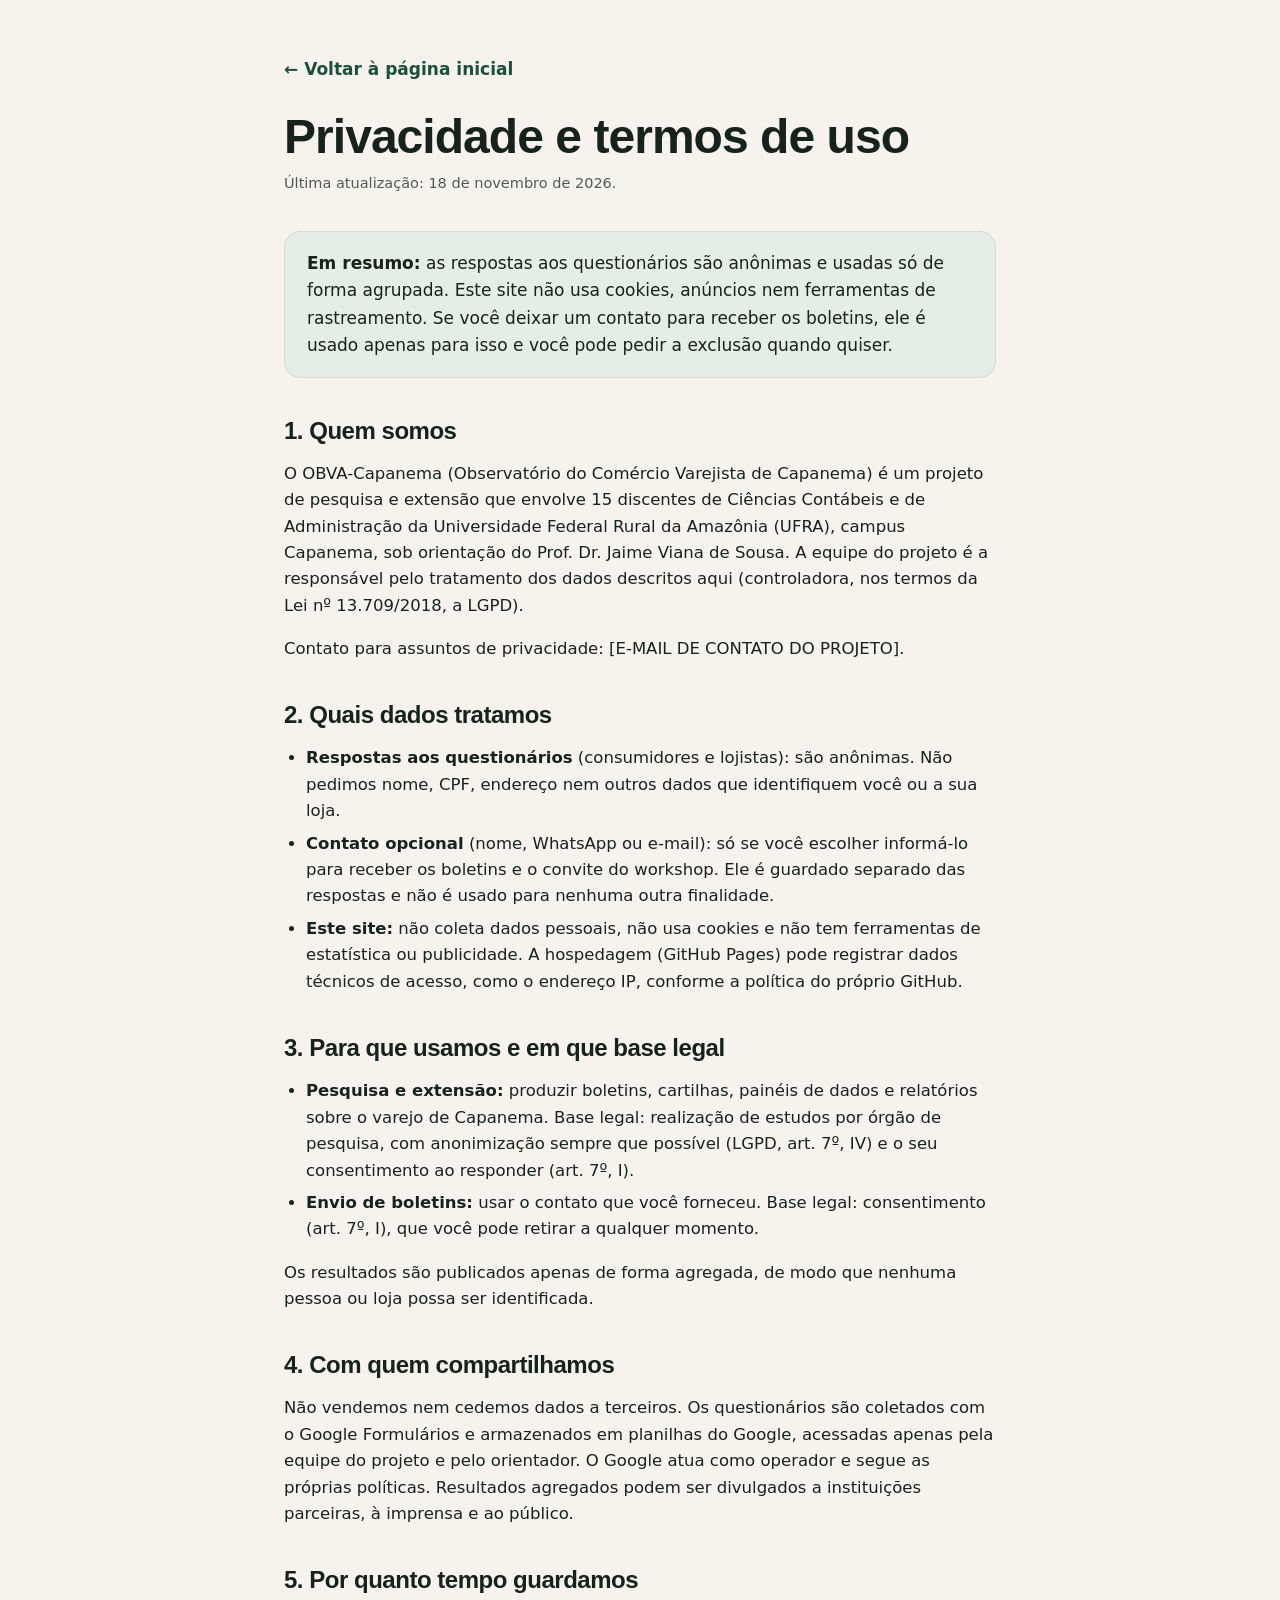
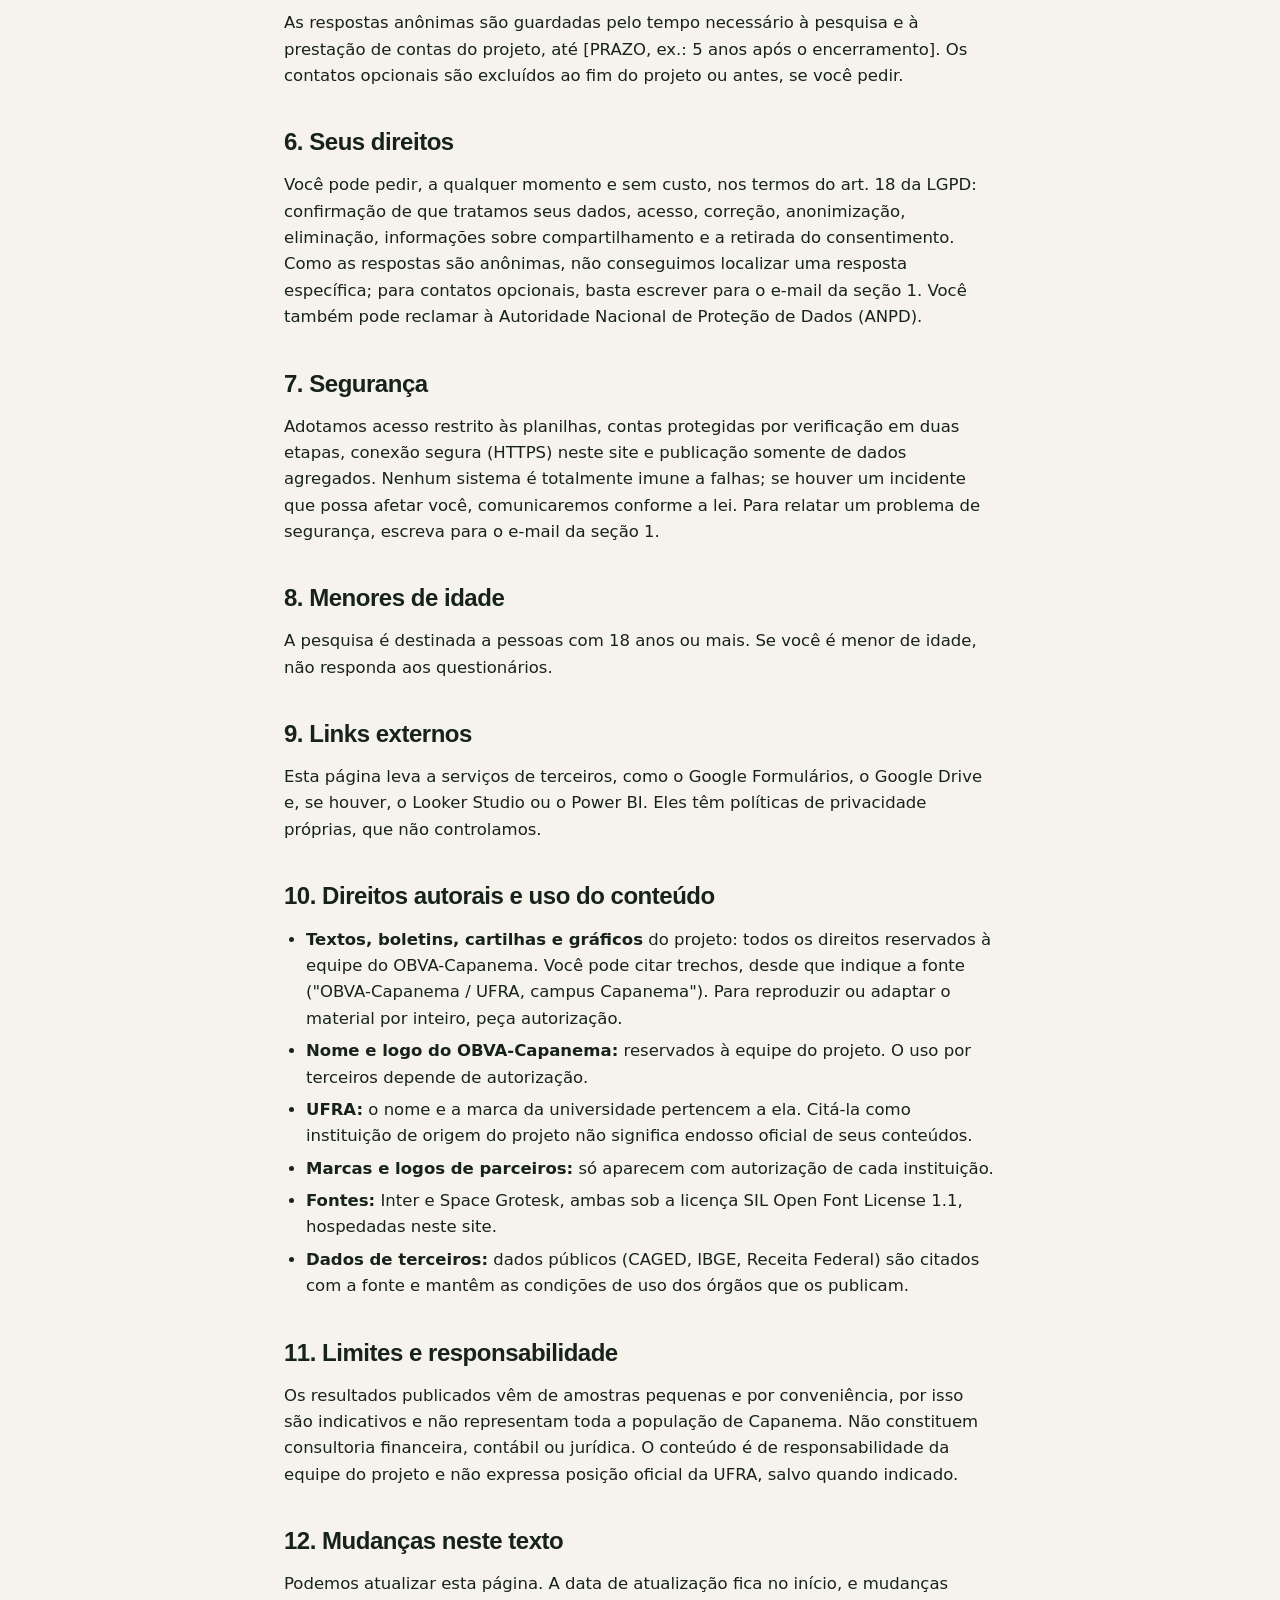
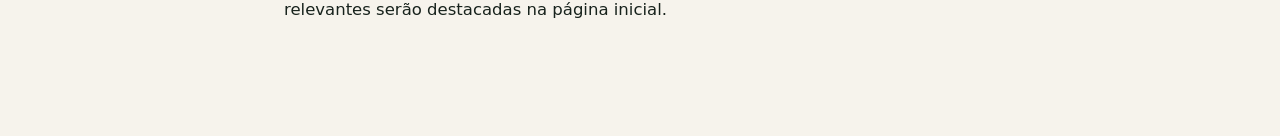
==== privacidade.html @ 8d83adc4 "Add files via upload" ====
<!DOCTYPE html>
<html lang="pt-BR">
<head>
<meta charset="utf-8">
<meta http-equiv="Content-Security-Policy" content="default-src 'none'; script-src 'self'; style-src 'self'; font-src 'self'; img-src 'self' data:; base-uri 'none'; form-action 'none'; object-src 'none'; upgrade-insecure-requests">
<meta name="referrer" content="strict-origin-when-cross-origin">
<meta name="viewport" content="width=device-width, initial-scale=1">
<title>Privacidade e termos de uso | OBVA-Capanema</title>
<meta name="description" content="Política de privacidade (LGPD), termos de uso e direitos autorais do projeto OBVA-Capanema.">
<link rel="icon" href="data:image/svg+xml,%3Csvg xmlns='http://www.w3.org/2000/svg' viewBox='0 0 120 120'%3E%3Crect width='120' height='120' rx='28' fill='%231F4E3D'/%3E%3Cpath d='M20 26H40V38A10 10 0 0 1 20 38Z' fill='%23E0A526'/%3E%3Cpath d='M40 26H60V38A10 10 0 0 1 40 38Z' fill='%23F6F3EC'/%3E%3Cpath d='M60 26H80V38A10 10 0 0 1 60 38Z' fill='%23E0A526'/%3E%3Cpath d='M80 26H100V38A10 10 0 0 1 80 38Z' fill='%23F6F3EC'/%3E%3Crect x='30' y='80' width='16' height='18' rx='3' fill='%23F6F3EC'/%3E%3Crect x='52' y='68' width='16' height='30' rx='3' fill='%23F6F3EC'/%3E%3Crect x='74' y='58' width='16' height='40' rx='3' fill='%23F6F3EC'/%3E%3C/svg%3E">
<link rel="stylesheet" href="style.css">
<script src="theme.js"></script>
</head>
<body>
<main class="doc">
  <a class="back" href="index.html">← Voltar à página inicial</a>
  <h1>Privacidade e termos de uso</h1>
  <p class="upd">Última atualização: 18 de novembro de 2026.</p>

  <div class="box"><strong>Em resumo:</strong> as respostas aos questionários são anônimas e usadas só de forma agrupada. Este site não usa cookies, anúncios nem ferramentas de rastreamento. Se você deixar um contato para receber os boletins, ele é usado apenas para isso e você pode pedir a exclusão quando quiser.</div>

  <h2>1. Quem somos</h2>
  <p>O OBVA-Capanema (Observatório do Comércio Varejista de Capanema) é um projeto de pesquisa e extensão que envolve 15 discentes de Ciências Contábeis e de Administração da Universidade Federal Rural da Amazônia (UFRA), campus Capanema, sob orientação do Prof. Dr. Jaime Viana de Sousa. A equipe do projeto é a responsável pelo tratamento dos dados descritos aqui (controladora, nos termos da Lei nº 13.709/2018, a LGPD).</p>
  <p>Contato para assuntos de privacidade: [E-MAIL DE CONTATO DO PROJETO].</p>

  <h2>2. Quais dados tratamos</h2>
  <ul>
    <li><strong>Respostas aos questionários</strong> (consumidores e lojistas): são anônimas. Não pedimos nome, CPF, endereço nem outros dados que identifiquem você ou a sua loja.</li>
    <li><strong>Contato opcional</strong> (nome, WhatsApp ou e-mail): só se você escolher informá-lo para receber os boletins e o convite do workshop. Ele é guardado separado das respostas e não é usado para nenhuma outra finalidade.</li>
    <li><strong>Este site:</strong> não coleta dados pessoais, não usa cookies e não tem ferramentas de estatística ou publicidade. A hospedagem (GitHub Pages) pode registrar dados técnicos de acesso, como o endereço IP, conforme a política do próprio GitHub.</li>
  </ul>

  <h2>3. Para que usamos e em que base legal</h2>
  <ul>
    <li><strong>Pesquisa e extensão:</strong> produzir boletins, cartilhas, painéis de dados e relatórios sobre o varejo de Capanema. Base legal: realização de estudos por órgão de pesquisa, com anonimização sempre que possível (LGPD, art. 7º, IV) e o seu consentimento ao responder (art. 7º, I).</li>
    <li><strong>Envio de boletins:</strong> usar o contato que você forneceu. Base legal: consentimento (art. 7º, I), que você pode retirar a qualquer momento.</li>
  </ul>
  <p>Os resultados são publicados apenas de forma agregada, de modo que nenhuma pessoa ou loja possa ser identificada.</p>

  <h2>4. Com quem compartilhamos</h2>
  <p>Não vendemos nem cedemos dados a terceiros. Os questionários são coletados com o Google Formulários e armazenados em planilhas do Google, acessadas apenas pela equipe do projeto e pelo orientador. O Google atua como operador e segue as próprias políticas. Resultados agregados podem ser divulgados a instituições parceiras, à imprensa e ao público.</p>

  <h2>5. Por quanto tempo guardamos</h2>
  <p>As respostas anônimas são guardadas pelo tempo necessário à pesquisa e à prestação de contas do projeto, até [PRAZO, ex.: 5 anos após o encerramento]. Os contatos opcionais são excluídos ao fim do projeto ou antes, se você pedir.</p>

  <h2>6. Seus direitos</h2>
  <p>Você pode pedir, a qualquer momento e sem custo, nos termos do art. 18 da LGPD: confirmação de que tratamos seus dados, acesso, correção, anonimização, eliminação, informações sobre compartilhamento e a retirada do consentimento. Como as respostas são anônimas, não conseguimos localizar uma resposta específica; para contatos opcionais, basta escrever para o e-mail da seção 1. Você também pode reclamar à Autoridade Nacional de Proteção de Dados (ANPD).</p>

  <h2>7. Segurança</h2>
  <p>Adotamos acesso restrito às planilhas, contas protegidas por verificação em duas etapas, conexão segura (HTTPS) neste site e publicação somente de dados agregados. Nenhum sistema é totalmente imune a falhas; se houver um incidente que possa afetar você, comunicaremos conforme a lei. Para relatar um problema de segurança, escreva para o e-mail da seção 1.</p>

  <h2>8. Menores de idade</h2>
  <p>A pesquisa é destinada a pessoas com 18 anos ou mais. Se você é menor de idade, não responda aos questionários.</p>

  <h2>9. Links externos</h2>
  <p>Esta página leva a serviços de terceiros, como o Google Formulários, o Google Drive e, se houver, o Looker Studio ou o Power BI. Eles têm políticas de privacidade próprias, que não controlamos.</p>

  <h2 id="direitos-autorais">10. Direitos autorais e uso do conteúdo</h2>
  <ul>
    <li><strong>Textos, boletins, cartilhas e gráficos</strong> do projeto: todos os direitos reservados à equipe do OBVA-Capanema. Você pode citar trechos, desde que indique a fonte ("OBVA-Capanema / UFRA, campus Capanema"). Para reproduzir ou adaptar o material por inteiro, peça autorização.</li>
    <li><strong>Nome e logo do OBVA-Capanema:</strong> reservados à equipe do projeto. O uso por terceiros depende de autorização.</li>
    <li><strong>UFRA:</strong> o nome e a marca da universidade pertencem a ela. Citá-la como instituição de origem do projeto não significa endosso oficial de seus conteúdos.</li>
    <li><strong>Marcas e logos de parceiros:</strong> só aparecem com autorização de cada instituição.</li>
    <li><strong>Fontes:</strong> Inter e Space Grotesk, ambas sob a licença SIL Open Font License 1.1, hospedadas neste site.</li>
    <li><strong>Dados de terceiros:</strong> dados públicos (CAGED, IBGE, Receita Federal) são citados com a fonte e mantêm as condições de uso dos órgãos que os publicam.</li>
  </ul>

  <h2>11. Limites e responsabilidade</h2>
  <p>Os resultados publicados vêm de amostras pequenas e por conveniência, por isso são indicativos e não representam toda a população de Capanema. Não constituem consultoria financeira, contábil ou jurídica. O conteúdo é de responsabilidade da equipe do projeto e não expressa posição oficial da UFRA, salvo quando indicado.</p>

  <h2>12. Mudanças neste texto</h2>
  <p>Podemos atualizar esta página. A data de atualização fica no início, e mudanças relevantes serão destacadas na página inicial.</p>
</main>
</body>
</html>
---- style.css ----
@font-face{font-family:'Inter';src:url(fonts/inter-latin-wght-normal.woff2) format('woff2');font-weight:100 900;font-style:normal;font-display:swap}
@font-face{font-family:'Space Grotesk';src:url(fonts/space-grotesk-latin-500-normal.woff2) format('woff2');font-weight:500;font-style:normal;font-display:swap}
@font-face{font-family:'Space Grotesk';src:url(fonts/space-grotesk-latin-700-normal.woff2) format('woff2');font-weight:700;font-style:normal;font-display:swap}
:root{
  --bg:#F6F3EC; --surface:#FFFFFF; --ink:#17221C; --muted:#4F5C55; --line:#DDD8C9;
  --green:#1F4E3D; --green-2:#2F6F55; --green-soft:#E3EEE7; --amber:#E0A526; --amber-ink:#7A5600;
  --on-green:#FFFFFF; --shadow:0 1px 2px rgba(23,34,28,.06),0 12px 32px rgba(23,34,28,.08);
}
@media (prefers-color-scheme:dark){
  :root:not([data-theme="light"]){
    --bg:#101712; --surface:#18221C; --ink:#EEF2EC; --muted:#B4C0B8; --line:#2A3830;
    --green:#7FC3A0; --green-2:#5FAE88; --green-soft:#1D2B23; --amber:#E7B445; --amber-ink:#F0C969;
    --on-green:#0E1A13; --shadow:0 1px 2px rgba(0,0,0,.4),0 12px 32px rgba(0,0,0,.35);
  }
}
:root[data-theme="dark"]{
    --bg:#101712; --surface:#18221C; --ink:#EEF2EC; --muted:#B4C0B8; --line:#2A3830;
    --green:#7FC3A0; --green-2:#5FAE88; --green-soft:#1D2B23; --amber:#E7B445; --amber-ink:#F0C969;
    --on-green:#0E1A13; --shadow:0 1px 2px rgba(0,0,0,.4),0 12px 32px rgba(0,0,0,.35);
}
:root{color-scheme:light}
:root[data-theme="dark"]{color-scheme:dark}
@media (prefers-color-scheme:dark){:root:not([data-theme="light"]){color-scheme:dark}}
*{box-sizing:border-box}
html{scroll-behavior:smooth}
body{margin:0;background:var(--bg);color:var(--ink);font-family:'Inter',system-ui,sans-serif;font-size:17px;line-height:1.6;-webkit-font-smoothing:antialiased}
h1,h2,h3{font-family:'Space Grotesk',sans-serif;line-height:1.1;letter-spacing:-.02em;margin:0}
a{color:inherit}
.wrap{max-width:1120px;margin:0 auto;padding:0 24px}
:focus-visible{outline:3px solid var(--amber);outline-offset:3px;border-radius:6px}

/* NAV */
.nav{position:sticky;top:0;z-index:20;background:color-mix(in srgb,var(--bg) 88%,transparent);backdrop-filter:blur(10px);border-bottom:1px solid var(--line)}
.nav .wrap{display:flex;align-items:center;justify-content:space-between;height:68px;gap:16px}
.brand{display:flex;align-items:center;gap:12px;text-decoration:none;font-family:'Space Grotesk',sans-serif;font-weight:700;font-size:20px;letter-spacing:-.01em}
.brand svg{width:38px;height:38px;flex:none}
.brand small{display:block;font:500 11px/1.1 'Inter',sans-serif;letter-spacing:.08em;text-transform:uppercase;color:var(--muted)}
.links{display:flex;align-items:center;gap:28px;font-size:15px;font-weight:500}
.links a{text-decoration:none;color:var(--muted)}
.links a:hover{color:var(--ink)}
.links a.btn-primary,.links a.btn-primary:hover{color:var(--on-green)}
@media (max-width:760px){.links a.hide-m{display:none}}

/* BUTTONS */
.btn{display:inline-flex;align-items:center;justify-content:center;gap:8px;min-height:48px;padding:0 24px;border-radius:999px;font:600 16px 'Inter',sans-serif;text-decoration:none;border:2px solid transparent;cursor:pointer;transition:transform .15s,background .15s,box-shadow .15s}
.btn:hover{transform:translateY(-2px)}
.btn-primary{background:var(--green);color:var(--on-green)}
.btn-primary:hover{box-shadow:0 8px 20px rgba(31,78,61,.28)}
.btn-ghost{border-color:var(--green);color:var(--green);background:transparent}
.btn-amber{background:var(--amber);color:#17221C}
.btn.disabled{background:var(--green-soft);color:var(--muted);border-color:var(--line);cursor:not-allowed;pointer-events:none}
.btn svg{width:18px;height:18px}

/* HERO */
.hero{padding:72px 0 64px}
.hero .wrap{display:grid;grid-template-columns:1.15fr .85fr;gap:56px;align-items:center}
@media (max-width:900px){.hero .wrap{grid-template-columns:1fr;gap:40px}.hero{padding-top:44px}}
.eyebrow{display:inline-flex;align-items:center;gap:8px;font:600 13px 'Inter',sans-serif;letter-spacing:.08em;text-transform:uppercase;color:var(--green);background:var(--green-soft);padding:7px 14px;border-radius:999px;margin-bottom:22px}
.eyebrow i{width:8px;height:8px;border-radius:50%;background:var(--amber);display:block}
h1{font-size:clamp(38px,6vw,68px);font-weight:700}
h1 em{font-style:normal;color:var(--green);text-decoration:underline;text-decoration-color:var(--amber);text-decoration-thickness:.07em;text-underline-offset:.14em;text-decoration-skip-ink:none}
.lead{font-size:19px;color:var(--muted);max-width:560px;margin:22px 0 32px}
.cta{display:flex;flex-wrap:wrap;gap:12px}
.card{background:var(--surface);border:1px solid var(--line);border-radius:20px;box-shadow:var(--shadow)}
.peek{padding:26px}
.peek h3{font-size:20px;margin-bottom:4px}
.peek p.sub{margin:0 0 20px;color:var(--muted);font-size:14px}
.bar{display:grid;grid-template-columns:96px 1fr 44px;gap:12px;align-items:center;margin:14px 0;font-size:14px}
.bar .track{height:14px;border-radius:7px;background:var(--green-soft);overflow:hidden}
.bar .fill{display:block;height:100%;width:0;border-radius:7px;background:var(--green-2);transition:width 1.1s cubic-bezier(.2,.8,.2,1)}
.bar b{text-align:right;font-variant-numeric:tabular-nums}
.peek .note{font-size:12.5px;color:var(--muted);margin:18px 0 0;padding-top:14px;border-top:1px solid var(--line)}

/* SECTIONS */
section{padding:84px 0}
.alt{background:color-mix(in srgb,var(--surface) 72%,transparent);border-block:1px solid var(--line)}
.kicker{font:600 13px 'Inter',sans-serif;letter-spacing:.09em;text-transform:uppercase;color:var(--green);margin-bottom:12px}
h2{font-size:clamp(30px,4vw,44px)}
.sect-lead{color:var(--muted);max-width:640px;margin:14px 0 40px}

/* STATS */
.stats{display:grid;grid-template-columns:repeat(4,1fr);gap:16px}
@media (max-width:900px){.stats{grid-template-columns:repeat(2,1fr)}}
.stat{padding:24px}
.stat .n{font:700 clamp(40px,5vw,56px)/1 'Space Grotesk',sans-serif;color:var(--green);letter-spacing:-.03em}
.stat p{margin:10px 0 0;font-size:15px;color:var(--ink)}
.fine{font-size:13.5px;color:var(--muted);margin-top:20px}

/* PARTICIPE */
.duo{display:grid;grid-template-columns:1fr 1fr;gap:20px}
@media (max-width:760px){.duo{grid-template-columns:1fr}}
.pcard{padding:32px;display:flex;flex-direction:column;gap:14px}
.pcard .ico{width:52px;height:52px;border-radius:14px;display:grid;place-items:center;background:var(--green-soft);color:var(--green)}
.pcard .ico svg{width:26px;height:26px}
.pcard h3{font-size:26px}
.pcard p{margin:0;color:var(--muted)}
.pcard .meta{display:flex;gap:16px;font-size:14px;color:var(--muted);flex-wrap:wrap}
.pcard .meta span{display:inline-flex;align-items:center;gap:6px}
.pcard .btn{margin-top:8px;align-self:flex-start}
.feature{background:var(--green);color:var(--on-green);border-color:transparent}
.feature p,.feature .meta{color:color-mix(in srgb,var(--on-green) 82%,transparent)}
.feature .ico{background:rgba(255,255,255,.14);color:var(--on-green)}
.feature .btn-amber{color:#17221C}
@media (prefers-color-scheme:dark){html:not([data-theme="light"]) .feature{background:#1F4E3D;color:#fff}html:not([data-theme="light"]) .feature p,html:not([data-theme="light"]) .feature .meta{color:#D5E6DB}html:not([data-theme="light"]) .feature .ico{color:#fff}}
html[data-theme="dark"] .feature{background:#1F4E3D;color:#fff}html[data-theme="dark"] .feature p,html[data-theme="dark"] .feature .meta{color:#D5E6DB}html[data-theme="dark"] .feature .ico{color:#fff}

/* STEPS */
.steps{display:grid;grid-template-columns:repeat(3,1fr);gap:16px;counter-reset:s}
@media (max-width:520px){.steps{grid-template-columns:1fr}}
.step{padding:24px;position:relative}
.step::before{counter-increment:s;content:counter(s);display:grid;place-items:center;width:36px;height:36px;border-radius:50%;background:var(--amber);color:#17221C;font:700 16px 'Space Grotesk',sans-serif;margin-bottom:16px}
.step h3{font-size:20px;margin-bottom:8px}
.step p{margin:0;font-size:15px;color:var(--muted)}

/* PUBLICAÇÕES */
.pubs{display:grid;grid-template-columns:repeat(3,1fr);gap:16px}
@media (max-width:900px){.pubs{grid-template-columns:1fr}}
.pub{padding:26px;display:flex;flex-direction:column;gap:10px}
.tag{align-self:flex-start;font:600 12px 'Inter',sans-serif;letter-spacing:.06em;text-transform:uppercase;padding:5px 10px;border-radius:999px;background:var(--green-soft);color:var(--green)}
.tag.soon{background:color-mix(in srgb,var(--amber) 22%,transparent);color:var(--amber-ink)}
.pub h3{font-size:22px}
.pub p{margin:0;color:var(--muted);font-size:15px;flex:1}
.pub .btn{align-self:flex-start;min-height:42px;font-size:15px}
.embed{margin-top:28px;overflow:hidden;border-radius:20px}
.embed iframe{width:100%;height:560px;border:0;display:block}

/* ABOUT */
.about{display:grid;grid-template-columns:1fr 1fr;gap:48px;align-items:start}
@media (max-width:860px){.about{grid-template-columns:1fr;gap:28px}}
.about h2{margin-bottom:22px}
.about p{color:var(--muted);margin:0 0 16px}
.chips{display:flex;flex-wrap:wrap;gap:10px;margin-top:6px}
.chip{padding:8px 14px;border-radius:999px;border:1px solid var(--line);background:var(--surface);font-size:14px;font-weight:500}
.privacy{padding:28px;background:var(--green-soft);border-radius:20px;border:1px solid var(--line)}
.privacy h3{font-size:20px;margin-bottom:10px}
.privacy ul{margin:0;padding-left:20px;color:var(--ink);font-size:15.5px}
.privacy li{margin:8px 0}

/* PARTNERS CTA */
.band{background:var(--green);color:var(--on-green);border-radius:28px;padding:48px;display:flex;justify-content:space-between;align-items:center;gap:28px;flex-wrap:wrap}
.band h2{color:inherit;font-size:clamp(26px,3.4vw,36px);max-width:560px}
.band p{margin:10px 0 0;color:color-mix(in srgb,var(--on-green) 82%,transparent);max-width:560px}
@media (prefers-color-scheme:dark){html:not([data-theme="light"]) .band{background:#1F4E3D;color:#fff}html:not([data-theme="light"]) .band p{color:#D5E6DB}}
html[data-theme="dark"] .band{background:#1F4E3D;color:#fff}html[data-theme="dark"] .band p{color:#D5E6DB}

/* FOOTER */
footer{padding:44px 0 56px;border-top:1px solid var(--line);font-size:14.5px;color:var(--muted)}
footer .foot{display:flex;flex-direction:column;gap:18px}
.f-brand{line-height:1.6}
.f-links{display:flex;flex-direction:column;gap:6px;font-size:14px}
.f-links a{color:var(--muted)}
.f-links a:hover{color:var(--ink)}
.f-copy{margin:0;font-size:13.5px;line-height:1.6}
.f-contact[hidden]{display:none}
@media (min-width:900px){
  footer{padding:56px 0 44px}
  footer .foot{flex-direction:row;flex-wrap:wrap;align-items:flex-start;justify-content:space-between;gap:28px 64px}
  .f-brand{flex:1 1 320px}
  .f-links{flex:0 0 auto;align-items:flex-start}
  .f-contact{flex:0 0 auto}
  .f-copy{flex:0 0 100%;padding-top:22px;border-top:1px solid var(--line)}
}
footer a{color:var(--ink)}

.reveal{opacity:0;transform:translateY(18px);transition:opacity .7s ease,transform .7s ease}
.reveal.in{opacity:1;transform:none}
@media (prefers-reduced-motion:reduce){html{scroll-behavior:auto}.reveal{opacity:1;transform:none;transition:none}.bar .fill{transition:none}.btn{transition:none}}

/* classes que substituem estilos inline (permitem CSP sem 'unsafe-inline') */
.btn-sm{min-height:42px;padding:0 20px;font-size:15px}
.mt18{margin-top:18px}
footer strong{color:var(--ink)}
.legal{display:flex;flex-wrap:wrap;gap:6px 18px;margin-top:10px;font-size:13.5px}
.legal a{color:var(--muted)}
.legal a:hover{color:var(--ink)}
noscript .fine{background:var(--green-soft);padding:12px 16px;border-radius:12px;color:var(--ink)}

/* páginas de texto (privacidade e termos) */
.doc{max-width:760px;margin:0 auto;padding:56px 24px 96px}
.doc h1{font-size:clamp(32px,5vw,48px);margin-bottom:8px}
.doc .upd{color:var(--muted);font-size:14.5px;margin:0 0 36px}
.doc h2{font-size:24px;margin:40px 0 10px}
.doc p,.doc li{color:var(--ink);font-size:16.5px}
.doc ul{padding-left:22px}
.doc li{margin:6px 0}
.doc .box{background:var(--green-soft);border:1px solid var(--line);border-radius:16px;padding:18px 22px;margin:22px 0}
.doc a{color:var(--green);text-underline-offset:3px}
.back{display:inline-flex;align-items:center;gap:8px;text-decoration:none;font-weight:600;color:var(--green);margin-bottom:28px}

.fx{position:fixed;inset:0;width:100%;height:100%;pointer-events:none;z-index:0}
main,footer{position:relative;z-index:1}
@media print{.fx{display:none}}
.sub-h{font:600 16px 'Inter',sans-serif;color:var(--muted);margin:34px 0 14px;letter-spacing:0}

.segs{display:grid;grid-template-columns:repeat(2,1fr);gap:20px}
@media (max-width:760px){.segs{grid-template-columns:1fr}}
.seg{padding:28px;display:flex;flex-direction:column;gap:12px}
.seg-top{display:flex;justify-content:space-between;align-items:center;gap:12px}
.seg-n{font-size:13px;font-weight:600;letter-spacing:.08em;text-transform:uppercase;color:var(--muted)}
.seg-st{font-size:13px;font-weight:600;padding:4px 12px;border-radius:999px;background:var(--green-soft);color:var(--muted);border:1px solid var(--line)}
.seg-st.on{background:var(--amber);color:#17221C;border-color:transparent}
.seg h3{font-size:22px}
.seg p{margin:0;color:var(--muted);flex:1}
.seg-btns{display:flex;flex-wrap:wrap;gap:10px;margin-top:6px}

/* BOTÃO DE TEMA */
.theme-btn{width:42px;height:42px;border-radius:50%;border:1px solid var(--line);background:var(--surface);color:var(--ink);display:inline-grid;place-items:center;cursor:pointer;padding:0;transition:transform .2s}
.theme-btn:hover{transform:translateY(-2px)}
.theme-btn:focus-visible{outline:3px solid var(--amber);outline-offset:2px}
.theme-btn svg{width:20px;height:20px}
.theme-btn .i-moon{display:block}.theme-btn .i-sun{display:none}
.theme-btn[data-mode="dark"] .i-moon{display:none}.theme-btn[data-mode="dark"] .i-sun{display:block}
@media (prefers-reduced-motion:reduce){.theme-btn{transition:none}}

/* PAINEL */
:root{--s1:#B5473A;--s2:#D98A6C;--s3:#CFC9B8;--s4:#5FAE88;--s5:#1F4E3D}
@media (prefers-color-scheme:dark){:root:not([data-theme="light"]){--s1:#D1604F;--s2:#E39C7E;--s3:#4A564E;--s4:#5FAE88;--s5:#A6DCC0}}
:root[data-theme="dark"]{--s1:#D1604F;--s2:#E39C7E;--s3:#4A564E;--s4:#5FAE88;--s5:#A6DCC0}
.d-top{border-bottom:1px solid var(--line);background:var(--bg)}
.d-top-in{display:flex;justify-content:space-between;align-items:center;min-height:68px}
.d-top .back{margin:0}
.d-main{padding-top:48px;padding-bottom:72px;position:relative;z-index:1}
.d-h1{font-size:clamp(34px,5vw,52px);margin:6px 0 16px}
.d-tabs{display:flex;gap:8px;margin:26px 0 28px;flex-wrap:wrap}
.d-tab{font:600 16px 'Inter',sans-serif;padding:11px 22px;border-radius:999px;border:2px solid var(--line);background:var(--surface);color:var(--ink);cursor:pointer}
.d-tab[aria-selected="true"]{background:var(--green);color:var(--on-green);border-color:var(--green)}
.d-tab:focus-visible{outline:3px solid var(--amber);outline-offset:2px}
.d-kpis{display:grid;grid-template-columns:repeat(auto-fit,minmax(190px,1fr));gap:16px}
.d-kpi{padding:22px}
.d-kpi .n{font-size:clamp(34px,4vw,46px)}
.d-kpi p{margin:8px 0 0;font-size:15px}
.d-grid{display:grid;grid-template-columns:1fr 1fr;gap:20px;margin-top:20px}
@media (max-width:860px){.d-grid{grid-template-columns:1fr}}
.d-main>section>.card,.d-main>section>.d-grid{margin-top:20px}
.d-card,.d-note{padding:26px}
.d-card h3,.d-note h3{font-size:20px}
.d-sub{margin:6px 0 18px;color:var(--muted);font-size:14.5px}
.d-bars{display:flex;flex-direction:column;gap:12px}
.d-row{display:grid;grid-template-columns:minmax(110px,170px) 1fr 62px;gap:12px;align-items:center;font-size:14.5px}
.d-lab{line-height:1.3}
.d-track{display:block;height:14px;border-radius:999px;background:var(--green-soft);overflow:hidden}
.d-fill{display:block;height:100%;width:0;border-radius:999px;background:var(--green);transition:width .9s cubic-bezier(.2,.7,.2,1)}
.d-fill.amber,.d-fill.fraco{background:var(--amber)}
.d-val{text-align:right;font-variant-numeric:tabular-nums;white-space:nowrap}
.d-pair{display:flex;flex-direction:column;gap:4px}
.d-pair .d-track{height:9px}
.d-row2 .d-val{font-size:13.5px}
.d-leg{display:flex;flex-wrap:wrap;gap:6px 16px;margin:0 0 16px;font-size:13.5px;color:var(--muted)}
.d-leg-i{display:inline-flex;align-items:center;gap:6px}
.d-leg i{width:12px;height:12px;border-radius:3px;display:inline-block}
i.s1,.sg.s1{background:var(--s1)}i.s2,.sg.s2{background:var(--s2)}i.s3,.sg.s3{background:var(--s3)}i.s4,.sg.s4{background:var(--s4)}i.s5,.sg.s5{background:var(--s5)}
i.forte{background:var(--green)}i.fraco{background:var(--amber)}
.d-stacks{display:flex;flex-direction:column;gap:14px;margin-top:4px}
.d-srow{display:grid;grid-template-columns:minmax(110px,190px) 1fr 44px;gap:12px;align-items:center;font-size:14.5px}
.d-stack{display:flex;height:30px;border-radius:8px;overflow:hidden;gap:2px}
.sg{display:grid;place-items:center;min-width:0;font-size:12.5px;font-weight:600;color:#fff}
.sg.s2,.sg.s3{color:#17221C}
:root[data-theme="dark"] .sg.s3{color:#fff}
@media (prefers-color-scheme:dark){:root:not([data-theme="light"]) .sg.s3{color:#fff}}
:root[data-theme="dark"] .sg.s5{color:#0E1A13}
@media (prefers-color-scheme:dark){:root:not([data-theme="light"]) .sg.s5{color:#0E1A13}}
.d-saldo{text-align:right;font-variant-numeric:tabular-nums}
.d-saldo.pos{color:var(--green)}.d-saldo.neg{color:#B5473A}
:root[data-theme="dark"] .d-saldo.neg{color:#E39C7E}
@media (prefers-color-scheme:dark){:root:not([data-theme="light"]) .d-saldo.neg{color:#E39C7E}}
.d-note ul{margin:14px 0 0;padding-left:20px;display:flex;flex-direction:column;gap:10px;color:var(--muted)}
.d-note li{line-height:1.5}
.d-foot{margin-top:40px}
@media (max-width:520px){
  .d-row{grid-template-columns:1fr 52px;grid-template-areas:"l v" "t t"}
  .d-row .d-lab{grid-area:l}.d-row .d-val{grid-area:v}.d-row .d-track,.d-row .d-pair{grid-area:t}
  .d-srow{grid-template-columns:1fr 40px;grid-template-areas:"l s" "b b"}
  .d-srow .d-lab{grid-area:l}.d-srow .d-saldo{grid-area:s}.d-srow .d-stack{grid-area:b}
}

/* NAVEGAÇÃO NO CELULAR */
.nav .wrap{min-height:68px;height:auto}
.brand{min-width:0}
.brand>span{white-space:nowrap;line-height:1.15}
.links{flex:none}
@media (max-width:640px){
  .nav .wrap{gap:10px;padding:0 16px}
  .brand{gap:9px;font-size:17px}
  .brand svg{width:34px;height:34px}
  .brand small{display:none}
  .links{gap:10px}
  .links .btn-sm{min-height:40px;padding:0 16px;font-size:14.5px}
  .theme-btn{width:40px;height:40px}
}
@media (max-width:360px){
  .brand{font-size:15.5px;gap:7px}
  .links .btn-sm{padding:0 12px;font-size:14px}
}
@media (max-width:340px){
  .nav .wrap{padding:0 12px;gap:8px}
  .brand{font-size:14px;gap:6px}
  .brand svg{width:30px;height:30px}
  .links{gap:6px}
  .theme-btn{width:36px;height:36px}
  .links .btn-sm{min-height:36px;padding:0 10px;font-size:13.5px}
}

/* PAINEL: INTERAÇÃO */
.d-tip{position:fixed;z-index:60;left:0;top:0;max-width:260px;padding:9px 13px;border-radius:12px;background:var(--ink);color:var(--bg);font-size:13.5px;line-height:1.4;pointer-events:none;opacity:0;transform:translateY(4px);transition:opacity .15s,transform .15s;box-shadow:0 8px 24px rgba(0,0,0,.25)}
.d-tip.on{opacity:1;transform:none}
.d-tip strong{display:block;font-weight:600}
.d-tip span{display:block;opacity:.9}
.d-row,.d-srow{padding:6px 10px;margin:-6px -10px;border-radius:12px;cursor:pointer;transition:opacity .2s,background .2s}
.d-row:focus-visible,.d-srow:focus-visible,.d-kpi:focus-visible,.d-leg-i:focus-visible,.d-u:focus-visible{outline:3px solid var(--amber);outline-offset:2px}
.d-bars.focus .d-row:not(.act),.d-stacks.focus .d-srow:not(.act){opacity:.38}
.d-row.act,.d-srow.act{background:var(--green-soft)}
.d-row[aria-pressed="true"],.d-srow[aria-pressed="true"]{box-shadow:inset 0 0 0 2px var(--green)}
.d-track,.d-stack{transition:transform .2s}
.d-row.act .d-track{transform:scaleY(1.35)}
.sg{transition:opacity .2s,filter .2s}
.sg:hover{filter:brightness(1.08)}
.d-stacks[data-lf="1"] .sg:not(.s1),.d-stacks[data-lf="2"] .sg:not(.s2),.d-stacks[data-lf="3"] .sg:not(.s3),.d-stacks[data-lf="4"] .sg:not(.s4),.d-stacks[data-lf="5"] .sg:not(.s5){opacity:.2}
.d-leg-i{font:inherit;color:var(--muted);background:none;border:1px solid transparent;border-radius:999px;padding:4px 10px;cursor:pointer}
button.d-leg-i:hover{border-color:var(--line);color:var(--ink)}
.d-leg-i[aria-pressed="true"]{border-color:var(--green);color:var(--ink);background:var(--green-soft)}
.d-detail{margin:18px 0 0;padding:10px 14px;border-radius:12px;background:var(--green-soft);color:var(--muted);font-size:14px;min-height:44px;display:flex;align-items:center}
.d-detail.on{color:var(--ink);font-weight:500;box-shadow:inset 3px 0 0 var(--green)}
.d-kpi.go{cursor:pointer}
.d-go{display:block;margin-top:10px;font-size:13px;font-weight:600;color:var(--green)}
.d-card.flash{animation:dflash 1.6s ease}
@keyframes dflash{0%,100%{box-shadow:var(--shadow)}30%{box-shadow:0 0 0 3px var(--amber),var(--shadow)}}
.d-unit{display:flex;align-items:center;flex-wrap:wrap;gap:8px;margin:18px 0 0;font-size:14px;color:var(--muted)}
.d-u{font:600 14px 'Inter',sans-serif;padding:7px 16px;border-radius:999px;border:2px solid var(--line);background:var(--surface);color:var(--ink);cursor:pointer}
.d-u[aria-pressed="true"]{background:var(--green);color:var(--on-green);border-color:var(--green)}
@media (prefers-reduced-motion:reduce){.d-tip,.d-row,.d-srow,.d-track,.sg{transition:none}.d-card.flash{animation:none;outline:3px solid var(--amber)}}
@media (hover:none){.d-row,.d-srow{padding:10px;margin:-10px}}

/* ANIMAÇÃO AO PASSAR O MOUSE OU TOCAR, EM TODOS OS CARDS */
.card{transition:translate .28s ease,scale .2s ease,box-shadow .28s ease,border-color .28s ease}
.card.reveal{transition:opacity .7s ease,transform .7s ease,translate .28s ease,scale .2s ease,box-shadow .28s ease,border-color .28s ease}
@media (hover:hover){
  .card:hover{border-color:color-mix(in srgb,var(--green) 45%,var(--line));box-shadow:0 2px 4px rgba(23,34,28,.08),0 22px 48px rgba(23,34,28,.16)}
  .peek:hover,.pub:hover,.seg:hover,.step:hover,.stat:hover{translate:0 -5px}
  .stat:hover .n{transform:scale(1.04)}
}
.stat .n{transition:transform .28s ease;transform-origin:left bottom}
@media (hover:none){
  .card:active{scale:.985;border-color:var(--green)}
}
@media (prefers-reduced-motion:reduce){
  .card,.card.reveal,.stat .n{transition:none}
  .card:hover,.card:active{translate:none;scale:none}
  .stat:hover .n{transform:none}
}

/* PAINEL: SELETOR DE SEGMENTO */
.d-segnav{display:flex;gap:8px;margin:26px 0 0;overflow-x:auto;padding:4px 2px 8px;scrollbar-width:thin}
.d-pill{flex:none;font:600 15px 'Inter',sans-serif;padding:9px 18px;border-radius:999px;border:1.5px solid var(--line);background:transparent;color:var(--ink);cursor:pointer;transition:background .2s,border-color .2s,color .2s}
.d-pill:hover{border-color:var(--green)}
.d-pill[aria-pressed="true"]{background:var(--ink);color:var(--bg);border-color:var(--ink)}
.d-pill.off{color:var(--muted);border-style:dashed}
.d-pill:focus-visible{outline:3px solid var(--amber);outline-offset:2px}
.d-tabs{margin-top:14px}
.d-empty{max-width:640px}
.d-empty .btn{margin-top:8px}
@media (prefers-reduced-motion:reduce){.d-pill{transition:none}}
.d-pill.off[aria-pressed="true"]{color:var(--bg);border-style:solid}
.d-grid+.d-kpis,.d-kpis+.d-grid{margin-top:20px}
.d-kpis{gap:20px}
.d-kpis+.d-kpis{margin-top:20px}
#painel>.card,#painel>.d-grid,#painel>.d-kpis{margin-top:20px}
#painel>*:first-child{margin-top:0}
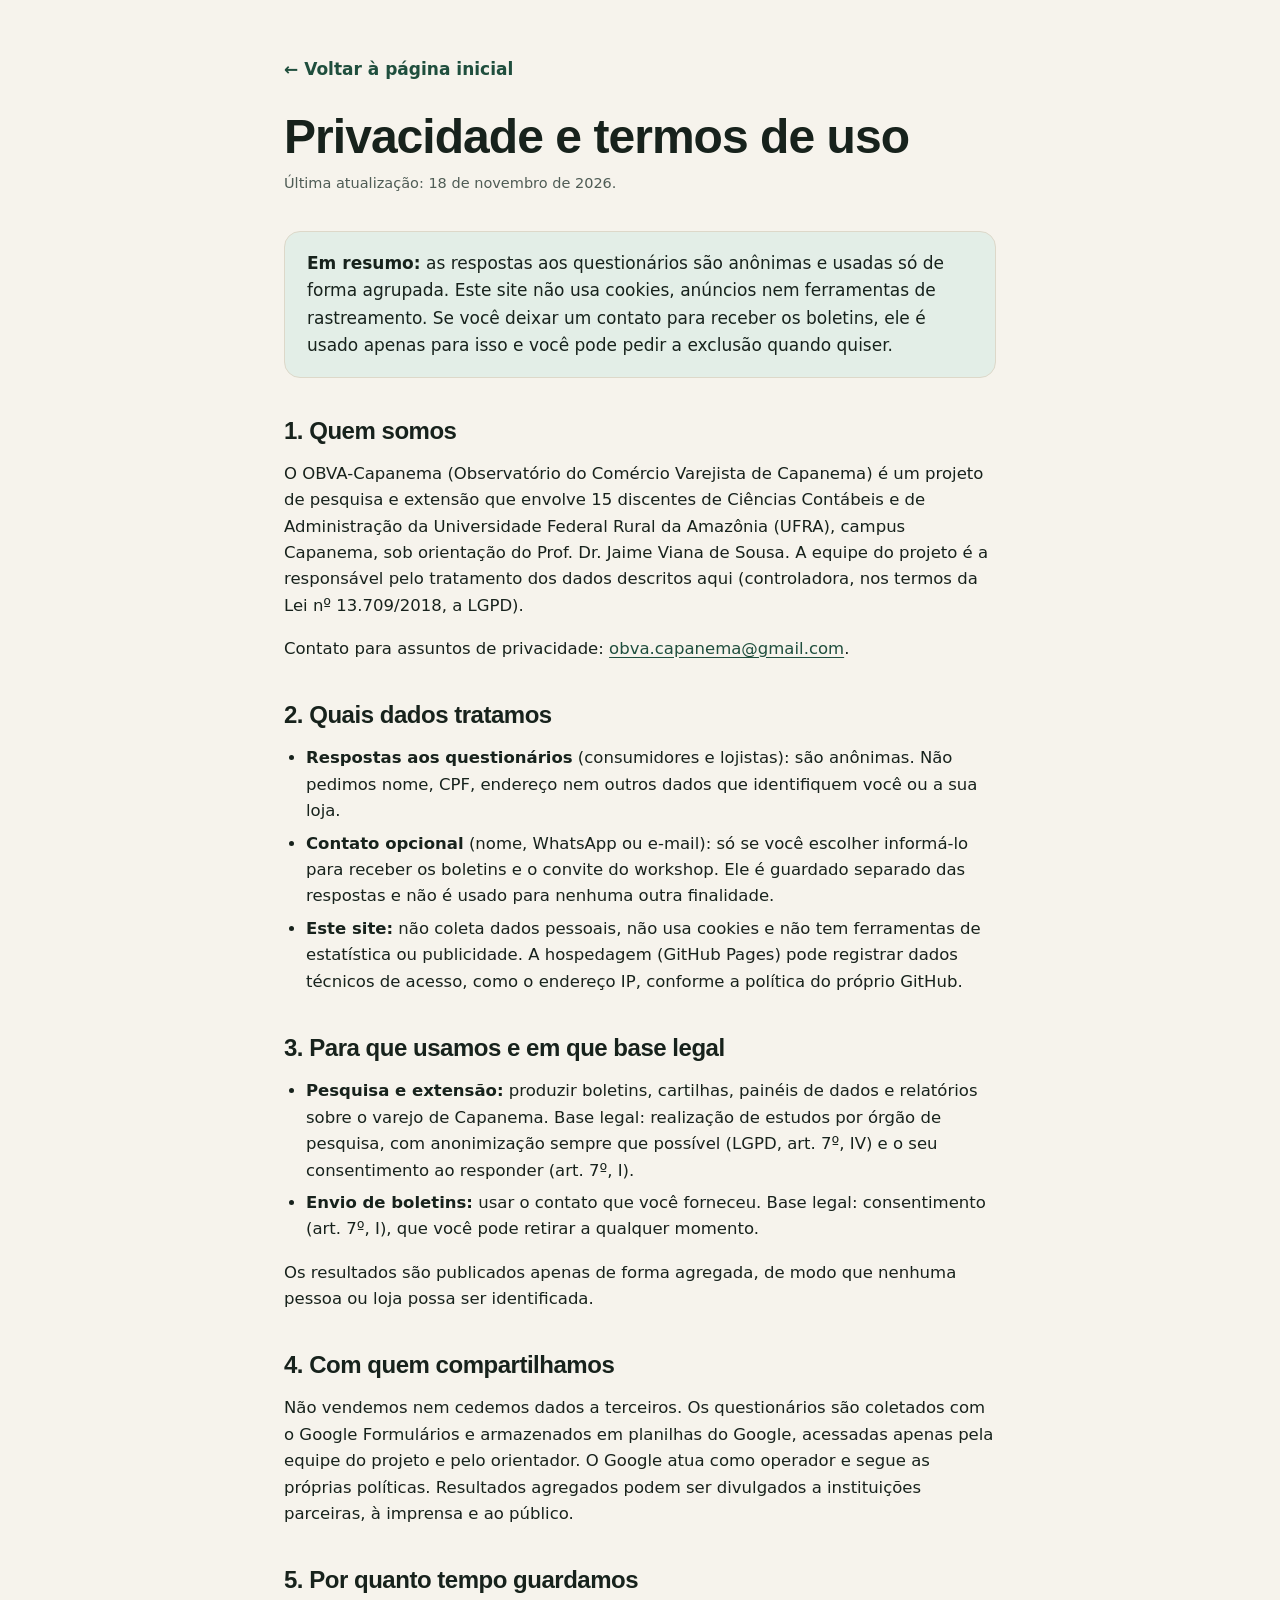
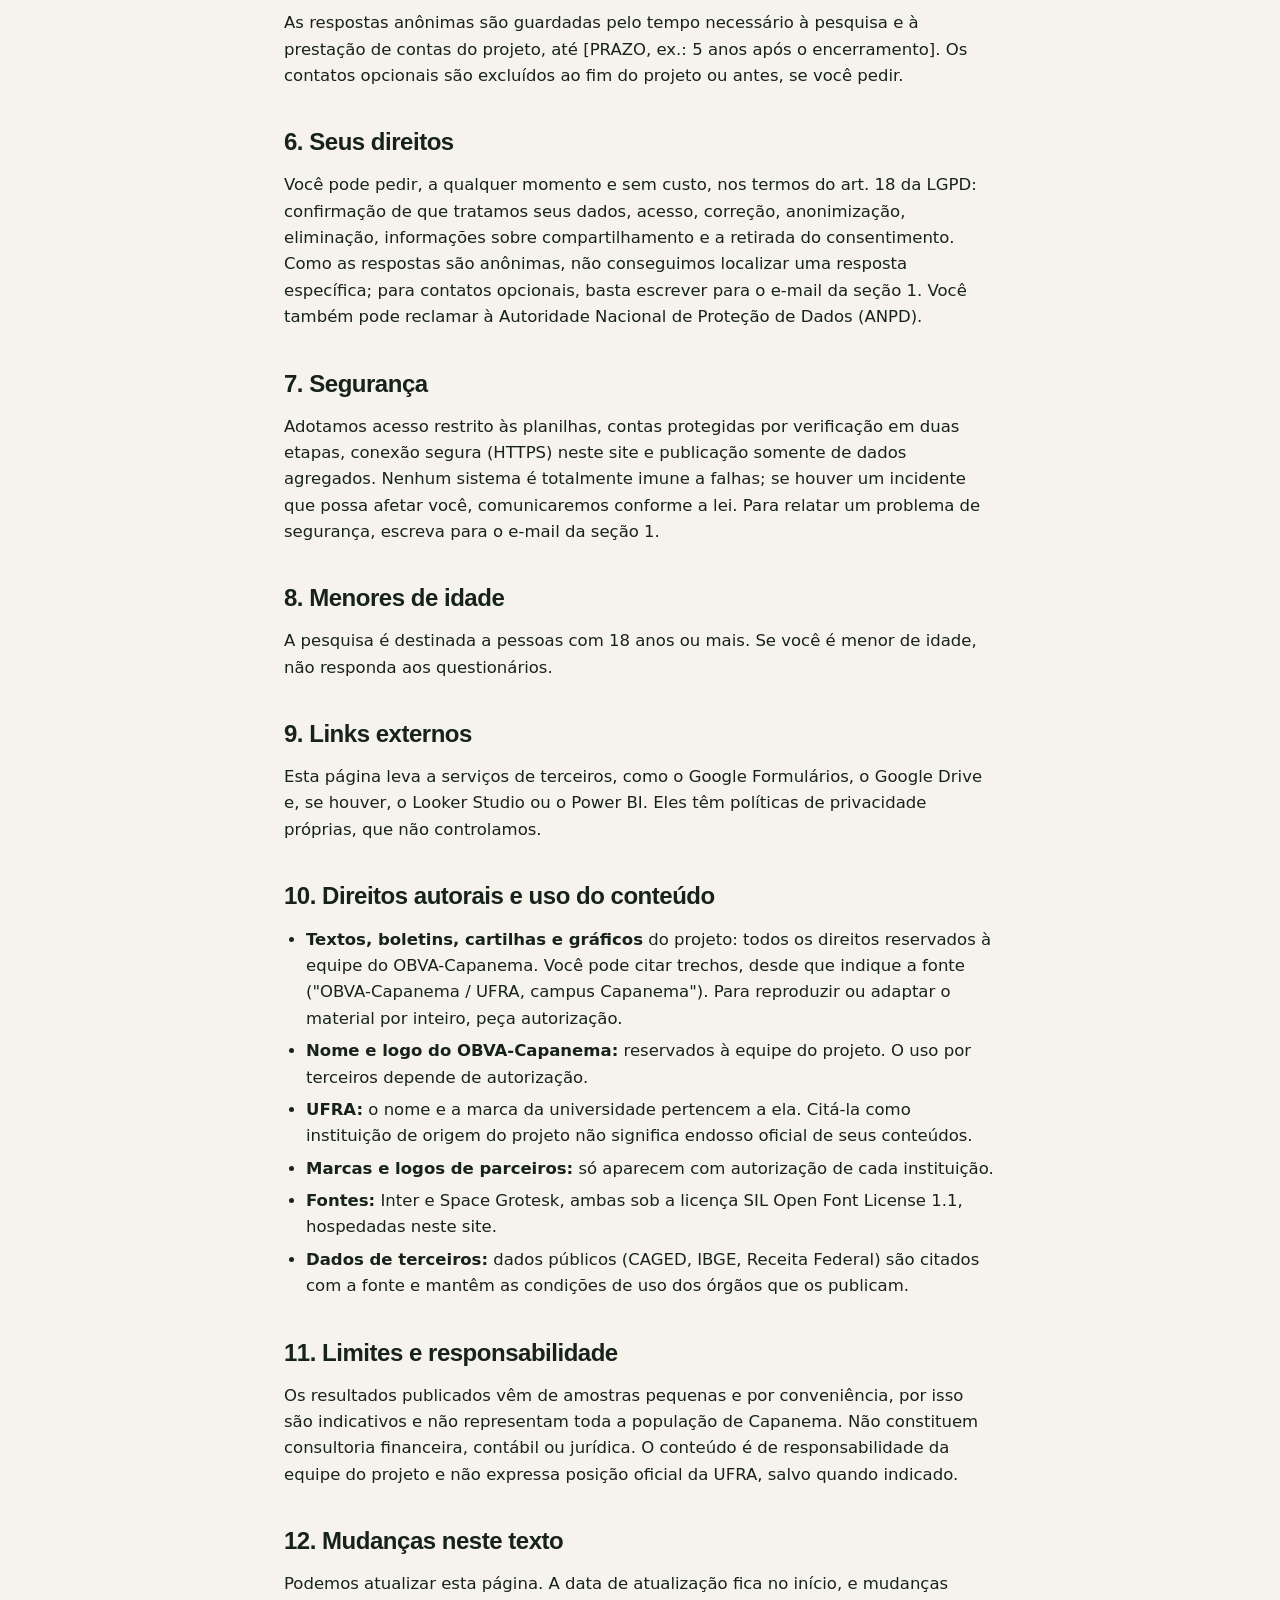
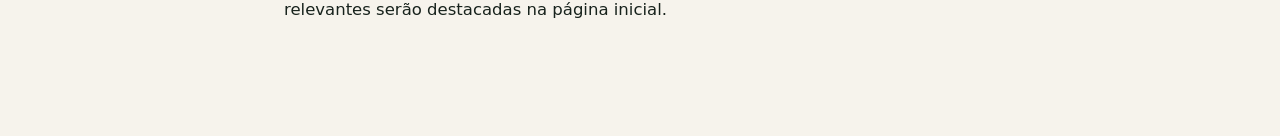
==== commit 4dffbe95: "Add files via upload" ====
--- a/privacidade.html
+++ b/privacidade.html
@@ -21,7 +21,7 @@
 
   <h2>1. Quem somos</h2>
   <p>O OBVA-Capanema (Observatório do Comércio Varejista de Capanema) é um projeto de pesquisa e extensão que envolve 15 discentes de Ciências Contábeis e de Administração da Universidade Federal Rural da Amazônia (UFRA), campus Capanema, sob orientação do Prof. Dr. Jaime Viana de Sousa. A equipe do projeto é a responsável pelo tratamento dos dados descritos aqui (controladora, nos termos da Lei nº 13.709/2018, a LGPD).</p>
-  <p>Contato para assuntos de privacidade: [E-MAIL DE CONTATO DO PROJETO].</p>
+  <p>Contato para assuntos de privacidade: <a href="mailto:obva.capanema@gmail.com">obva.capanema@gmail.com</a>.</p>
 
   <h2>2. Quais dados tratamos</h2>
   <ul>
--- a/style.css
+++ b/style.css
@@ -365,3 +365,11 @@
 .d-kpis+.d-kpis{margin-top:20px}
 #painel>.card,#painel>.d-grid,#painel>.d-kpis{margin-top:20px}
 #painel>*:first-child{margin-top:0}
+
+/* APOIO INSTITUCIONAL */
+.apoio{text-align:center;max-width:760px;margin:0 auto}
+.apoio p{color:var(--muted);margin:0 auto 26px;max-width:620px}
+.apoio-logo{display:inline-block;background:#fff;border:1px solid var(--line);border-radius:16px;padding:18px 26px;box-shadow:0 6px 24px rgba(0,0,0,.06)}
+.apoio-logo img{display:block;width:100%;max-width:460px;height:auto}
+@media (max-width:480px){.apoio-logo{padding:14px 16px}}
+.apoio h2{margin-bottom:18px}
